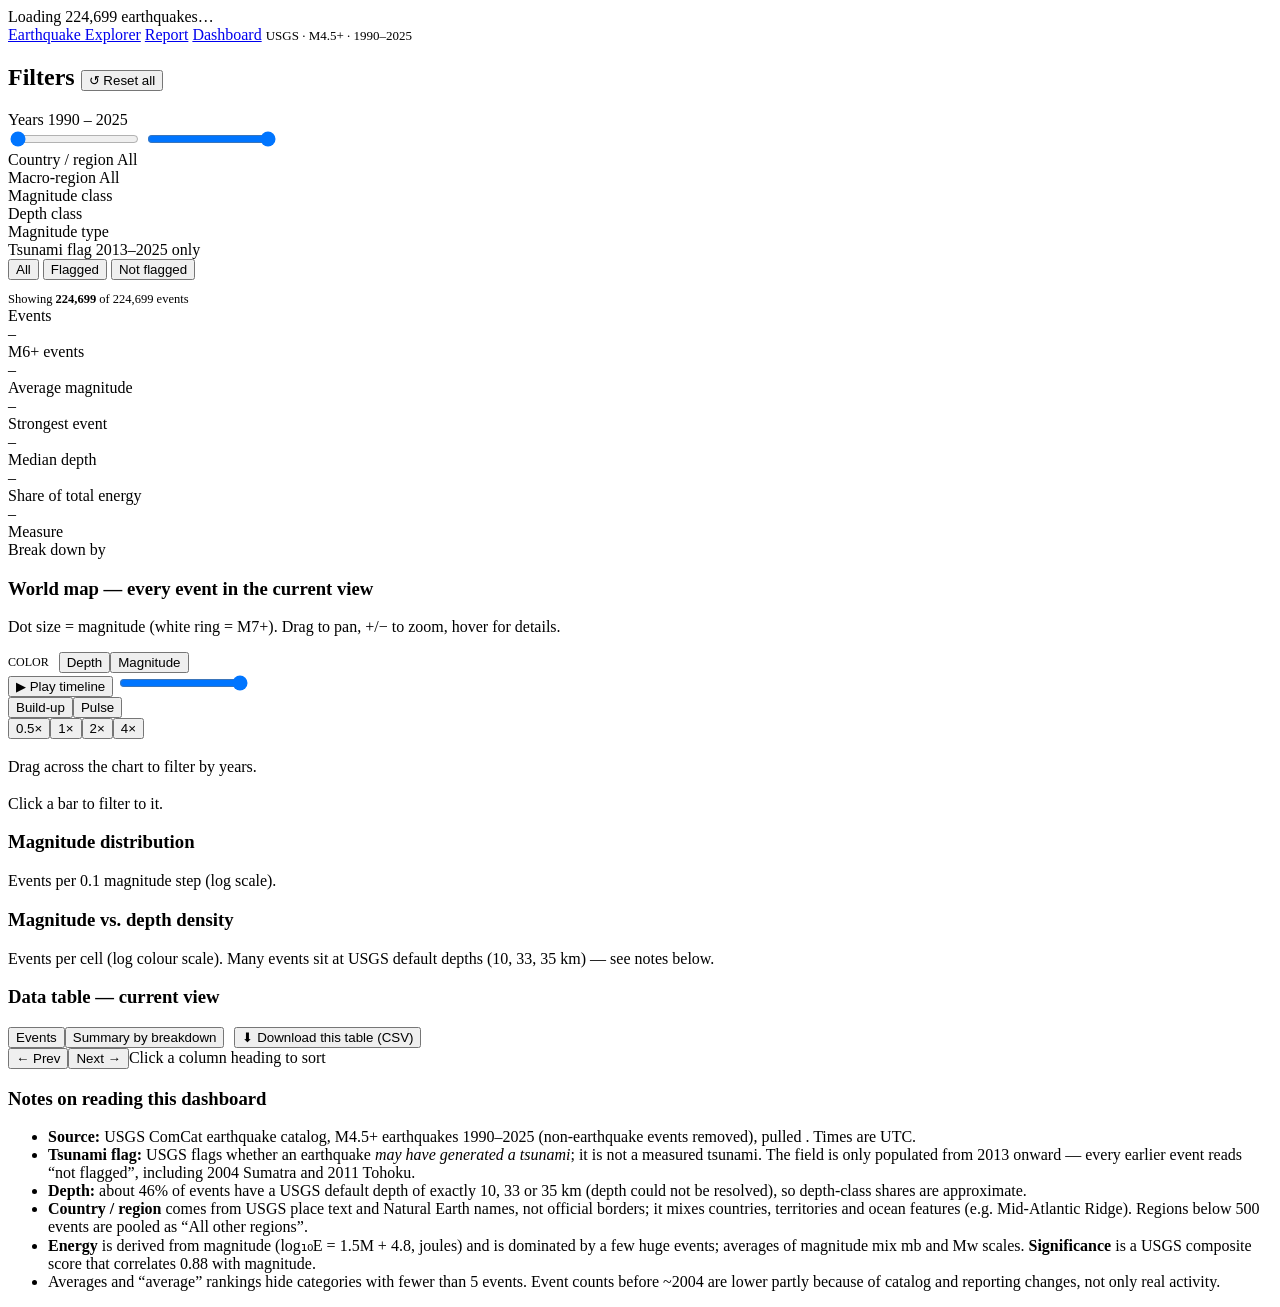
==== docs/dashboard.html @ b0ee25a4 "Build interactive dashboard and earthquake map" ====
<!doctype html>
<html lang="en">
<head>
<meta charset="utf-8">
<meta name="viewport" content="width=device-width, initial-scale=1">
<title>Earthquake Dashboard · M4.5+ 1990–2025</title>
<meta name="description" content="Interactive dashboard for 224,699 M4.5+ earthquakes (1990–2025): filter, animate on a world map, switch measures and breakdowns.">
<link rel="icon" href="data:image/svg+xml,%3Csvg xmlns=%27http://www.w3.org/2000/svg%27 viewBox=%270 0 32 32%27%3E%3Ccircle cx=%2716%27 cy=%2716%27 r=%2710%27 fill=%27%23d95926%27/%3E%3C/svg%3E">
<link rel="stylesheet" href="css/style.css">
</head>
<body>
<div class="loading" id="loading"><div><div class="spinner"></div><div id="loadmsg">Loading 224,699 earthquakes…</div></div></div>

<nav class="nav">
  <div class="wrap">
    <a class="brand" href="index.html"><span class="pulse"></span>Earthquake Explorer</a>
    <a class="link" href="index.html">Report</a>
    <a class="link active" href="dashboard.html">Dashboard</a>
    <span class="spacer"></span>
    <span style="color:var(--muted);font-size:13px">USGS · M4.5+ · 1990–2025</span>
  </div>
</nav>

<div class="wrap dash">
  <!-- ======================= FILTERS ======================= -->
  <aside class="side" aria-label="Filters">
    <h2>Filters <button class="btn small" id="reset" type="button">↺ Reset all</button></h2>

    <div class="fgroup">
      <div class="lab">Years <span class="val" id="yearVal">1990 – 2025</span></div>
      <div class="range">
        <div class="track"></div><div class="fill" id="yearFill"></div>
        <input type="range" id="y0" min="1990" max="2025" value="1990" aria-label="From year">
        <input type="range" id="y1" min="1990" max="2025" value="2025" aria-label="To year">
      </div>
    </div>

    <div class="fgroup">
      <div class="lab">Country / region <span class="val" id="regionVal">All</span></div>
      <div class="dd" id="ddRegion"></div>
    </div>

    <div class="fgroup">
      <div class="lab">Macro-region <span class="val" id="macroVal">All</span></div>
      <div class="dd" id="ddMacro"></div>
    </div>

    <div class="fgroup">
      <div class="lab">Magnitude class</div>
      <div class="chips" id="chipsMag"></div>
    </div>

    <div class="fgroup">
      <div class="lab">Depth class</div>
      <div class="chips" id="chipsDepth"></div>
    </div>

    <div class="fgroup">
      <div class="lab">Magnitude type</div>
      <div class="chips" id="chipsMtype"></div>
    </div>

    <div class="fgroup">
      <div class="lab">Tsunami flag <span class="badge">2013–2025 only</span></div>
      <div class="seg" id="segTsu">
        <button type="button" data-v="all" aria-pressed="true">All</button>
        <button type="button" data-v="1" aria-pressed="false">Flagged</button>
        <button type="button" data-v="0" aria-pressed="false">Not flagged</button>
      </div>
      <div class="notice" id="tsuNotice"></div>
    </div>

    <div style="color:var(--muted);font-size:12.5px;border-top:1px solid var(--border-soft);padding-top:12px">
      Showing <b id="selCount" style="color:var(--text)">224,699</b> of 224,699 events
    </div>
  </aside>

  <!-- ======================= MAIN ======================= -->
  <main class="main">
    <section class="tiles" aria-label="Summary numbers">
      <div class="tile"><div class="k">Events</div><div class="v" id="t_n">–</div><div class="s" id="t_n_s"></div></div>
      <div class="tile"><div class="k">M6+ events</div><div class="v" id="t_m6">–</div><div class="s" id="t_m6_s"></div></div>
      <div class="tile"><div class="k">Average magnitude</div><div class="v" id="t_avg">–</div><div class="s" id="t_avg_s"></div></div>
      <div class="tile"><div class="k">Strongest event</div><div class="v" id="t_max">–</div><div class="s" id="t_max_s"></div></div>
      <div class="tile"><div class="k">Median depth</div><div class="v" id="t_dep">–</div><div class="s" id="t_dep_s"></div></div>
      <div class="tile"><div class="k">Share of total energy</div><div class="v" id="t_en">–</div><div class="s" id="t_en_s"></div></div>
    </section>

    <section class="viewbar" aria-label="Measure and breakdown">
      <div class="grp"><span>Measure</span>
        <div class="seg" id="segMeasure"></div>
      </div>
      <div class="grp"><span>Break down by</span>
        <div class="seg" id="segBreak"></div>
      </div>
    </section>

    <div class="cards">
      <!-- map -->
      <section class="card mapcard wide">
        <div class="card-head">
          <div><h3>World map — every event in the current view</h3>
            <p class="cap">Dot size = magnitude (white ring = M7+). Drag to pan, +/− to zoom, hover for details.</p></div>
          <div class="grp" style="display:flex;gap:10px;align-items:center;flex-wrap:wrap">
            <span style="font-size:12px;color:var(--muted)">COLOR</span>
            <div class="seg" id="segColor"><button type="button" data-v="depth" aria-pressed="true">Depth</button><button type="button" data-v="mag" aria-pressed="false">Magnitude</button></div>
          </div>
        </div>
        <div class="mapbox" id="mapbox"></div>
        <div class="maptools">
          <button class="btn primary small" id="play" type="button">▶ Play timeline</button>
          <input type="range" id="scrub" min="0" max="1000" value="1000" aria-label="Timeline position">
          <div class="seg" id="segMode"><button type="button" data-v="build" aria-pressed="true" title="Events accumulate over time">Build-up</button><button type="button" data-v="pulse" aria-pressed="false" title="Only recent events stay lit">Pulse</button></div>
          <div class="seg" id="segSpeed"><button type="button" data-v="0.5" aria-pressed="false">0.5×</button><button type="button" data-v="1" aria-pressed="true">1×</button><button type="button" data-v="2" aria-pressed="false">2×</button><button type="button" data-v="4" aria-pressed="false">4×</button></div>
          <div class="legend" id="mapLegend"></div>
        </div>
      </section>

      <section class="card wide">
        <div class="card-head"><div><h3 id="timeTitle"></h3><p class="cap" id="timeCap">Drag across the chart to filter by years.</p></div><div class="legend" id="timeLegend"></div></div>
        <div class="chart" id="chTime"></div>
      </section>

      <section class="card">
        <div class="card-head"><div><h3 id="rankTitle"></h3><p class="cap" id="rankCap">Click a bar to filter to it.</p></div></div>
        <div class="chart tall" id="chRank"></div>
      </section>

      <section class="card">
        <div class="card-head"><div><h3>Magnitude distribution</h3><p class="cap">Events per 0.1 magnitude step (log scale).</p></div></div>
        <div class="chart tall" id="chHist"></div>
      </section>

      <section class="card wide">
        <div class="card-head"><div><h3>Magnitude vs. depth density</h3><p class="cap">Events per cell (log colour scale). Many events sit at USGS default depths (10, 33, 35 km) — see notes below.</p></div></div>
        <div class="chart tall" id="chHeat"></div>
      </section>

      <!-- table -->
      <section class="card wide">
        <div class="card-head">
          <div><h3>Data table — current view</h3><p class="cap" id="tblCap"></p></div>
          <div style="display:flex;gap:10px;flex-wrap:wrap;align-items:center"><div class="seg" id="segTbl"><button type="button" data-v="events" aria-pressed="true">Events</button><button type="button" data-v="summary" aria-pressed="false">Summary by breakdown</button></div><button class="btn small" id="csv" type="button">⬇ Download this table (CSV)</button></div>
        </div>
        <div class="tablewrap"><table class="data" id="tbl"><thead></thead><tbody></tbody></table></div>
        <div class="pager" id="pager"><button class="btn small" id="prev" type="button">← Prev</button><button class="btn small" id="next" type="button">Next →</button><span id="pageInfo"></span><span class="spacer"></span><span>Click a column heading to sort</span></div>
      </section>
    </div>

    <section class="card">
      <h3 style="color:var(--text)">Notes on reading this dashboard</h3>
      <ul class="foot-notes">
        <li><b>Source:</b> USGS ComCat earthquake catalog, M4.5+ earthquakes 1990–2025 (non-earthquake events removed), pulled <span id="pulled"></span>. Times are UTC.</li>
        <li><b>Tsunami flag:</b> USGS flags whether an earthquake <i>may have generated a tsunami</i>; it is not a measured tsunami. The field is only populated from 2013 onward — every earlier event reads “not flagged”, including 2004 Sumatra and 2011 Tohoku.</li>
        <li><b>Depth:</b> about 46% of events have a USGS default depth of exactly 10, 33 or 35 km (depth could not be resolved), so depth-class shares are approximate.</li>
        <li><b>Country / region</b> comes from USGS place text and Natural Earth names, not official borders; it mixes countries, territories and ocean features (e.g. Mid-Atlantic Ridge). Regions below 500 events are pooled as “All other regions”.</li>
        <li><b>Energy</b> is derived from magnitude (log₁₀E = 1.5M + 4.8, joules) and is dominated by a few huge events; averages of magnitude mix mb and Mw scales. <b>Significance</b> is a USGS composite score that correlates 0.88 with magnitude.</li>
        <li>Averages and “average” rankings hide categories with fewer than 5 events. Event counts before ~2004 are lower partly because of catalog and reporting changes, not only real activity.</li>
      </ul>
    </section>
  </main>
</div>

<div class="map-tip" id="mapTip"></div>
<script src="vendor/d3.min.js"></script>
<script src="vendor/topojson-client.min.js"></script>
<script src="vendor/echarts.min.js"></script>
<script src="js/data.js"></script>
<script src="js/map.js"></script>
<script src="js/dashboard.js"></script>
</body>
</html>
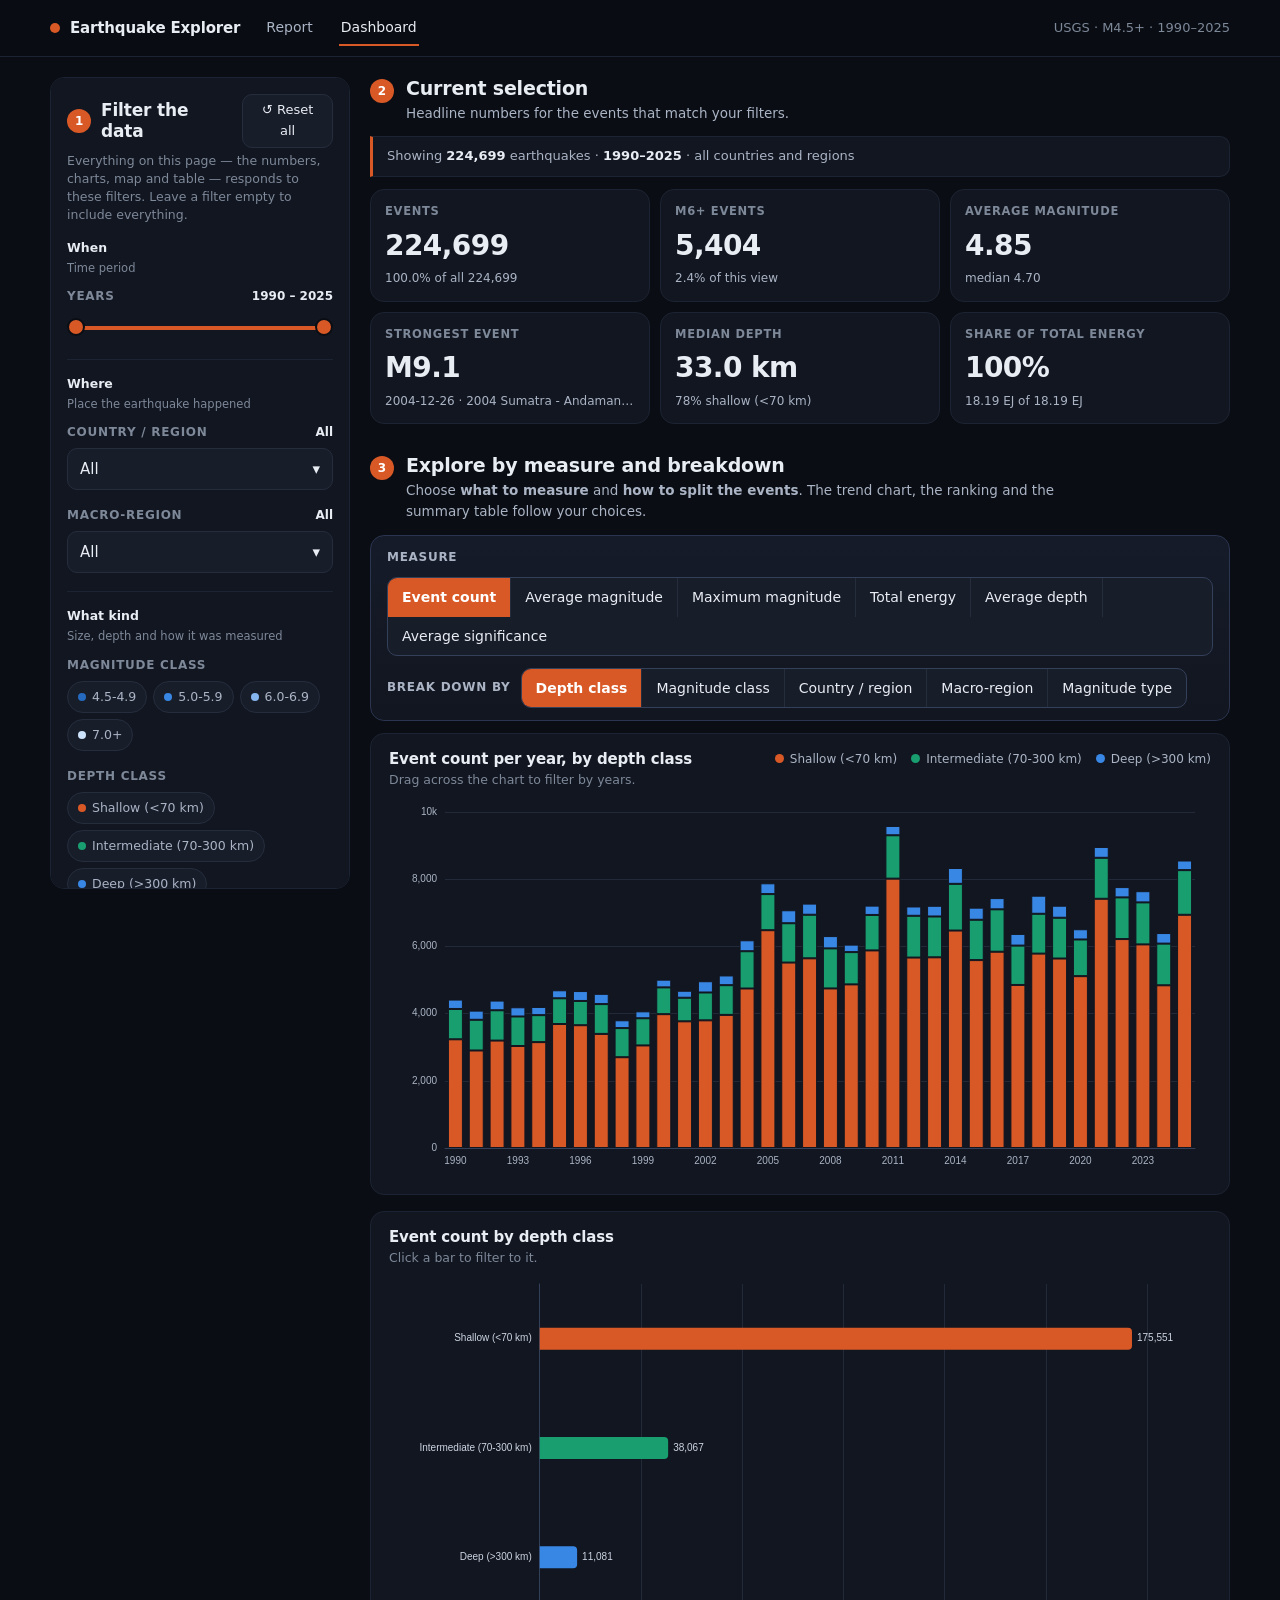
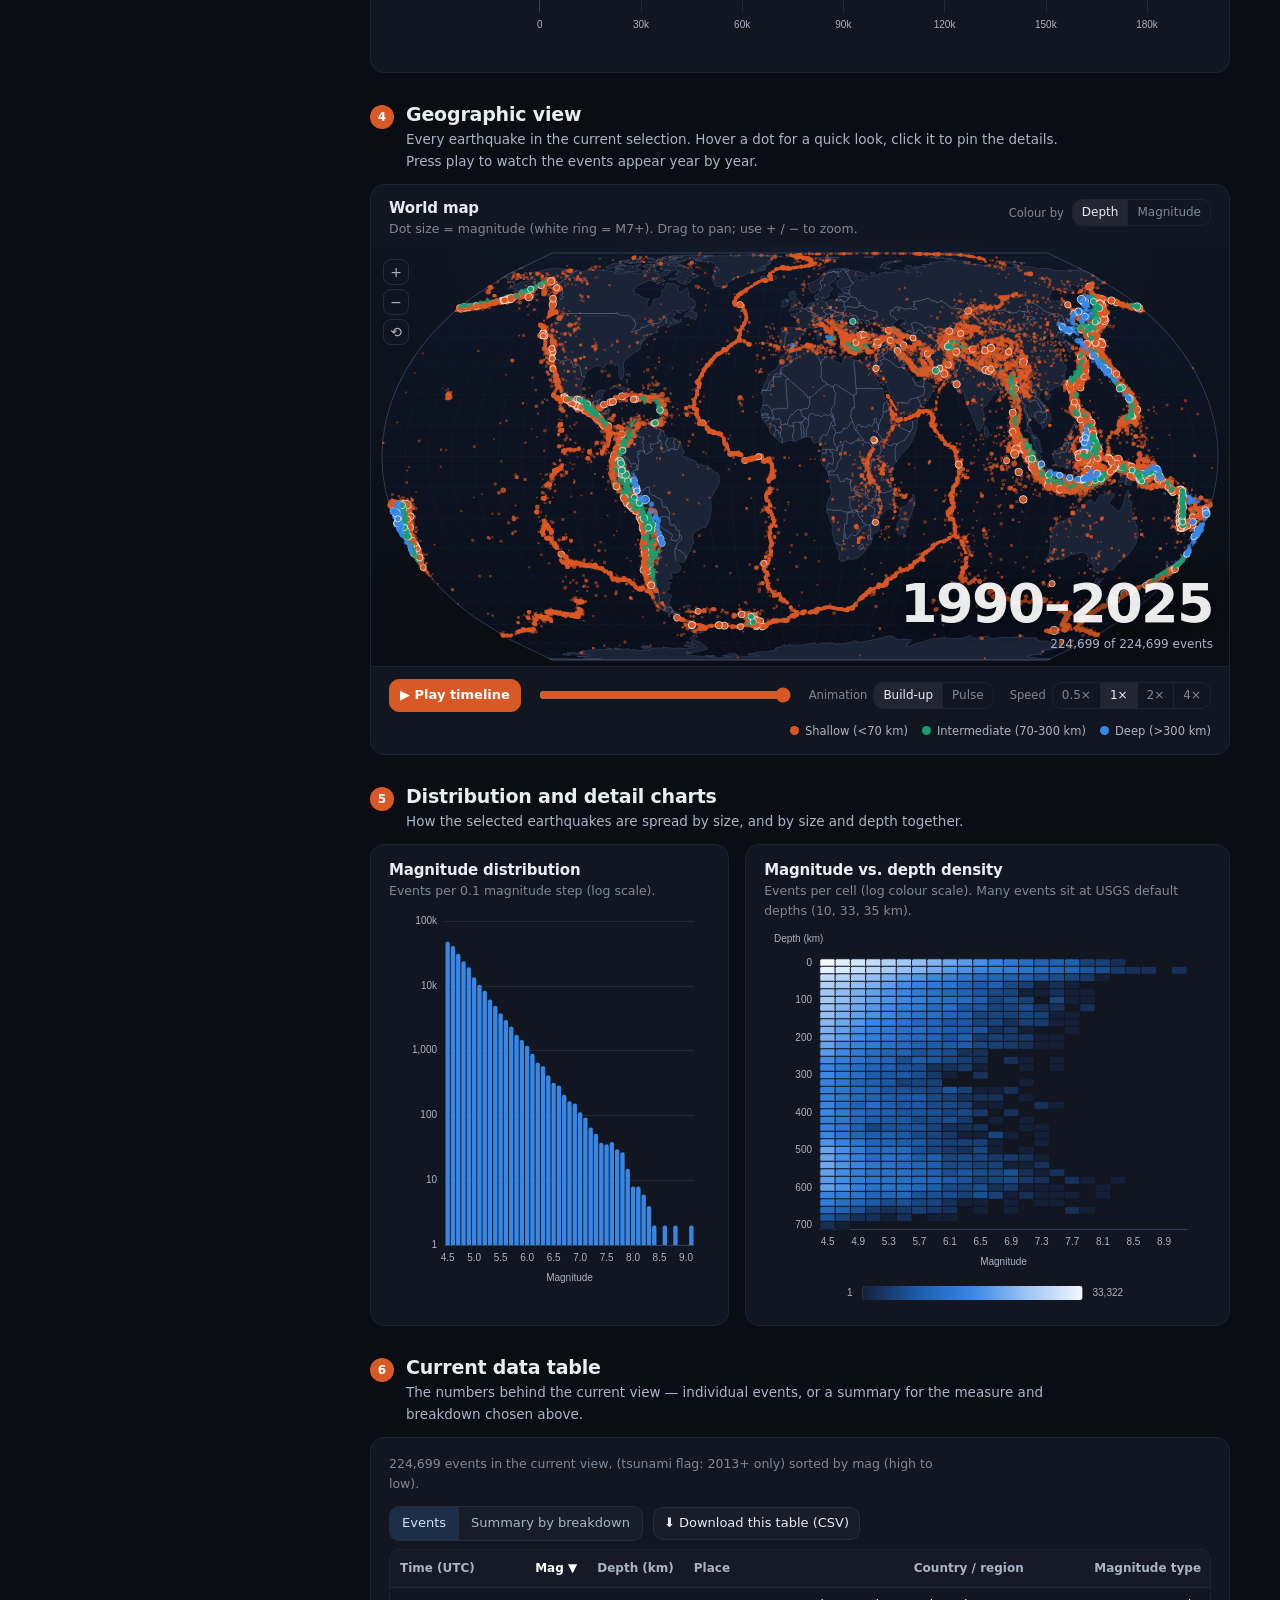
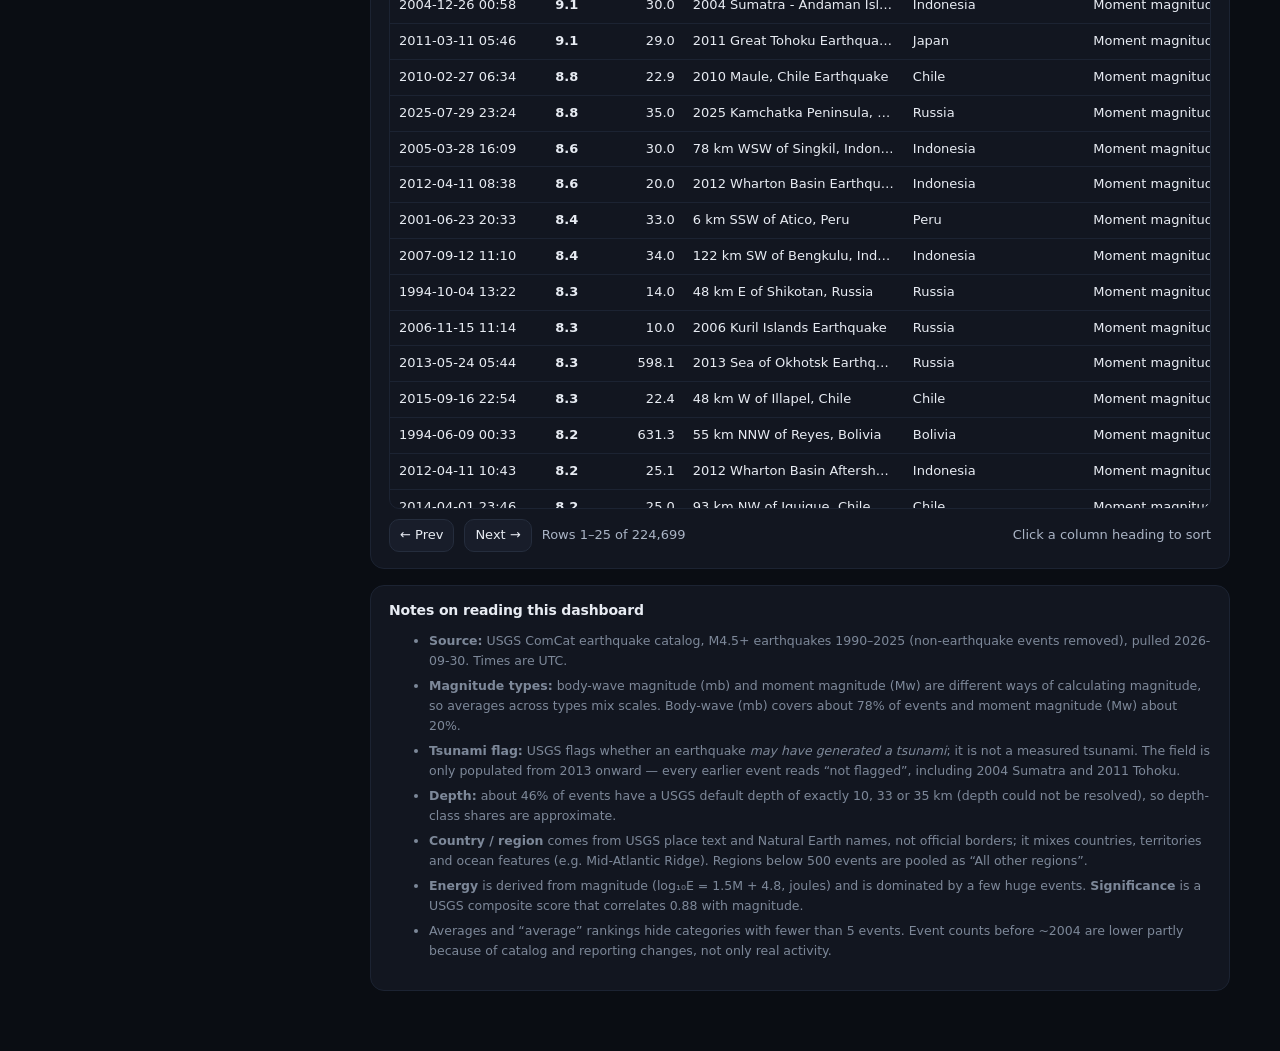
==== commit 8728404a: "Fix replay, map interaction, magnitude labels and dashboard layout" ====
--- a/docs/dashboard.html
+++ b/docs/dashboard.html
@@ -22,53 +22,62 @@
 </nav>
 
 <div class="wrap dash">
-  <!-- ======================= FILTERS ======================= -->
-  <aside class="side" aria-label="Filters">
-    <h2>Filters <button class="btn small" id="reset" type="button">↺ Reset all</button></h2>
+  <!-- ======================= 1 · FILTER THE DATA ======================= -->
+  <aside class="side" aria-label="Filter the data">
+    <div class="side-head">
+      <h2><span class="step">1</span>Filter the data</h2>
+      <button class="btn small" id="reset" type="button">↺ Reset all</button>
+    </div>
+    <p class="hint">Everything on this page — the numbers, charts, map and table — responds to these filters. Leave a filter empty to include everything.</p>
 
-    <div class="fgroup">
-      <div class="lab">Years <span class="val" id="yearVal">1990 – 2025</span></div>
-      <div class="range">
-        <div class="track"></div><div class="fill" id="yearFill"></div>
-        <input type="range" id="y0" min="1990" max="2025" value="1990" aria-label="From year">
-        <input type="range" id="y1" min="1990" max="2025" value="2025" aria-label="To year">
+    <details id="filters" open>
+      <summary>Show / hide filters</summary>
+
+      <div class="fg-title">When<small>Time period</small></div>
+      <div class="fgroup">
+        <div class="lab">Years <span class="val" id="yearVal">1990 – 2025</span></div>
+        <div class="range">
+          <div class="track"></div><div class="fill" id="yearFill"></div>
+          <input type="range" id="y0" min="1990" max="2025" value="1990" aria-label="From year">
+          <input type="range" id="y1" min="1990" max="2025" value="2025" aria-label="To year">
+        </div>
       </div>
-    </div>
 
-    <div class="fgroup">
-      <div class="lab">Country / region <span class="val" id="regionVal">All</span></div>
-      <div class="dd" id="ddRegion"></div>
-    </div>
+      <div class="fg-title">Where<small>Place the earthquake happened</small></div>
+      <div class="fgroup">
+        <div class="lab">Country / region <span class="val" id="regionVal">All</span></div>
+        <div class="dd" id="ddRegion"></div>
+      </div>
+      <div class="fgroup">
+        <div class="lab">Macro-region <span class="val" id="macroVal">All</span></div>
+        <div class="dd" id="ddMacro"></div>
+      </div>
 
-    <div class="fgroup">
-      <div class="lab">Macro-region <span class="val" id="macroVal">All</span></div>
-      <div class="dd" id="ddMacro"></div>
-    </div>
-
-    <div class="fgroup">
-      <div class="lab">Magnitude class</div>
-      <div class="chips" id="chipsMag"></div>
-    </div>
-
-    <div class="fgroup">
-      <div class="lab">Depth class</div>
-      <div class="chips" id="chipsDepth"></div>
-    </div>
-
-    <div class="fgroup">
-      <div class="lab">Magnitude type</div>
-      <div class="chips" id="chipsMtype"></div>
-    </div>
-
-    <div class="fgroup">
-      <div class="lab">Tsunami flag <span class="badge">2013–2025 only</span></div>
-      <div class="seg" id="segTsu">
-        <button type="button" data-v="all" aria-pressed="true">All</button>
-        <button type="button" data-v="1" aria-pressed="false">Flagged</button>
-        <button type="button" data-v="0" aria-pressed="false">Not flagged</button>
+      <div class="fg-title">What kind<small>Size, depth and how it was measured</small></div>
+      <div class="fgroup">
+        <div class="lab">Magnitude class</div>
+        <div class="chips" id="chipsMag"></div>
       </div>
-      <div class="notice" id="tsuNotice"></div>
-    </div>
+      <div class="fgroup">
+        <div class="lab">Depth class</div>
+        <div class="chips" id="chipsDepth"></div>
+      </div>
+      <div class="fgroup">
+        <div class="lab">Magnitude type</div>
+        <div class="chips" id="chipsMtype"></div>
+        <p class="help">Magnitude can be calculated in different ways. <b>Body-wave (mb)</b> uses seismic waves that travel through the Earth and is the standard for small and mid-sized events; <b>moment magnitude (Mw)</b> reflects the size of the fault rupture and is preferred for large events; <b>other types</b> are older, local or regional methods.</p>
+      </div>
+      <div class="fgroup">
+        <div class="lab">Tsunami flag <span class="badge">2013–2025 only</span></div>
+        <div class="seg" id="segTsu">
+          <button type="button" data-v="all" aria-pressed="true">All</button>
+          <button type="button" data-v="1" aria-pressed="false">Flagged</button>
+          <button type="button" data-v="0" aria-pressed="false">Not flagged</button>
+        </div>
+        <p class="help">USGS flags events that <i>may have generated</i> a tsunami; it is not a measured tsunami.</p>
+        <div class="notice" id="tsuNotice"></div>
+      </div>
+    </details>
 
     <div style="color:var(--muted);font-size:12.5px;border-top:1px solid var(--border-soft);padding-top:12px">
       Showing <b id="selCount" style="color:var(--text)">224,699</b> of 224,699 events
@@ -77,91 +86,104 @@
 
   <!-- ======================= MAIN ======================= -->
   <main class="main">
-    <section class="tiles" aria-label="Summary numbers">
-      <div class="tile"><div class="k">Events</div><div class="v" id="t_n">–</div><div class="s" id="t_n_s"></div></div>
-      <div class="tile"><div class="k">M6+ events</div><div class="v" id="t_m6">–</div><div class="s" id="t_m6_s"></div></div>
-      <div class="tile"><div class="k">Average magnitude</div><div class="v" id="t_avg">–</div><div class="s" id="t_avg_s"></div></div>
-      <div class="tile"><div class="k">Strongest event</div><div class="v" id="t_max">–</div><div class="s" id="t_max_s"></div></div>
-      <div class="tile"><div class="k">Median depth</div><div class="v" id="t_dep">–</div><div class="s" id="t_dep_s"></div></div>
-      <div class="tile"><div class="k">Share of total energy</div><div class="v" id="t_en">–</div><div class="s" id="t_en_s"></div></div>
-    </section>
 
-    <section class="viewbar" aria-label="Measure and breakdown">
-      <div class="grp"><span>Measure</span>
-        <div class="seg" id="segMeasure"></div>
-      </div>
-      <div class="grp"><span>Break down by</span>
-        <div class="seg" id="segBreak"></div>
+    <!-- 2 · CURRENT SELECTION -->
+    <section class="block" aria-labelledby="h-sel">
+      <div class="block-head"><span class="step">2</span><div><h2 id="h-sel">Current selection</h2><p>Headline numbers for the events that match your filters.</p></div></div>
+      <p class="selbar" id="selSummary"></p>
+      <div class="tiles" aria-label="Summary numbers">
+        <div class="tile"><div class="k">Events</div><div class="v" id="t_n">–</div><div class="s" id="t_n_s"></div></div>
+        <div class="tile"><div class="k">M6+ events</div><div class="v" id="t_m6">–</div><div class="s" id="t_m6_s"></div></div>
+        <div class="tile"><div class="k">Average magnitude</div><div class="v" id="t_avg">–</div><div class="s" id="t_avg_s"></div></div>
+        <div class="tile"><div class="k">Strongest event</div><div class="v" id="t_max">–</div><div class="s" id="t_max_s"></div></div>
+        <div class="tile"><div class="k">Median depth</div><div class="v" id="t_dep">–</div><div class="s" id="t_dep_s"></div></div>
+        <div class="tile"><div class="k">Share of total energy</div><div class="v" id="t_en">–</div><div class="s" id="t_en_s"></div></div>
       </div>
     </section>
 
-    <div class="cards">
-      <!-- map -->
-      <section class="card mapcard wide">
+    <!-- 3 · EXPLORE BY MEASURE AND BREAKDOWN -->
+    <section class="block" aria-labelledby="h-exp">
+      <div class="block-head"><span class="step">3</span><div><h2 id="h-exp">Explore by measure and breakdown</h2><p>Choose <b>what to measure</b> and <b>how to split the events</b>. The trend chart, the ranking and the summary table follow your choices.</p></div></div>
+      <div class="viewbar" aria-label="Measure and breakdown">
+        <div class="grp"><span>Measure</span><div class="seg primary" id="segMeasure"></div></div>
+        <div class="grp"><span>Break down by</span><div class="seg primary" id="segBreak"></div></div>
+      </div>
+      <div class="cards">
+        <section class="card wide">
+          <div class="card-head"><div><h3 id="timeTitle"></h3><p class="cap" id="timeCap">Drag across the chart to filter by years.</p></div><div class="legend" id="timeLegend"></div></div>
+          <div class="chart mid" id="chTime"></div>
+        </section>
+        <section class="card wide">
+          <div class="card-head"><div><h3 id="rankTitle"></h3><p class="cap" id="rankCap">Click a bar to filter to it.</p></div></div>
+          <div class="chart mid" id="chRank"></div>
+        </section>
+      </div>
+    </section>
+
+    <!-- 4 · GEOGRAPHIC VIEW -->
+    <section class="block" aria-labelledby="h-geo">
+      <div class="block-head"><span class="step">4</span><div><h2 id="h-geo">Geographic view</h2><p>Every earthquake in the current selection. Hover a dot for a quick look, click it to pin the details. Press play to watch the events appear year by year.</p></div></div>
+      <section class="card mapcard">
         <div class="card-head">
-          <div><h3>World map — every event in the current view</h3>
-            <p class="cap">Dot size = magnitude (white ring = M7+). Drag to pan, +/− to zoom, hover for details.</p></div>
-          <div class="grp" style="display:flex;gap:10px;align-items:center;flex-wrap:wrap">
-            <span style="font-size:12px;color:var(--muted)">COLOR</span>
-            <div class="seg" id="segColor"><button type="button" data-v="depth" aria-pressed="true">Depth</button><button type="button" data-v="mag" aria-pressed="false">Magnitude</button></div>
+          <div><h3>World map</h3><p class="cap">Dot size = magnitude (white ring = M7+). Drag to pan; use + / − to zoom.</p></div>
+          <div class="grp-mini" style="display:flex;gap:8px;align-items:center"><span style="font-size:11.5px;color:var(--muted)">Colour by</span>
+            <div class="seg mini" id="segColor"><button type="button" data-v="depth" aria-pressed="true">Depth</button><button type="button" data-v="mag" aria-pressed="false">Magnitude</button></div>
           </div>
         </div>
         <div class="mapbox" id="mapbox"></div>
         <div class="maptools">
           <button class="btn primary small" id="play" type="button">▶ Play timeline</button>
           <input type="range" id="scrub" min="0" max="1000" value="1000" aria-label="Timeline position">
-          <div class="seg" id="segMode"><button type="button" data-v="build" aria-pressed="true" title="Events accumulate over time">Build-up</button><button type="button" data-v="pulse" aria-pressed="false" title="Only recent events stay lit">Pulse</button></div>
-          <div class="seg" id="segSpeed"><button type="button" data-v="0.5" aria-pressed="false">0.5×</button><button type="button" data-v="1" aria-pressed="true">1×</button><button type="button" data-v="2" aria-pressed="false">2×</button><button type="button" data-v="4" aria-pressed="false">4×</button></div>
+          <div class="grp-mini">Animation <div class="seg mini" id="segMode"><button type="button" data-v="build" aria-pressed="true" title="Events accumulate over time">Build-up</button><button type="button" data-v="pulse" aria-pressed="false" title="Only recent events stay lit">Pulse</button></div></div>
+          <div class="grp-mini">Speed <div class="seg mini" id="segSpeed"><button type="button" data-v="0.5" aria-pressed="false">0.5×</button><button type="button" data-v="1" aria-pressed="true">1×</button><button type="button" data-v="2" aria-pressed="false">2×</button><button type="button" data-v="4" aria-pressed="false">4×</button></div></div>
           <div class="legend" id="mapLegend"></div>
         </div>
       </section>
+    </section>
 
-      <section class="card wide">
-        <div class="card-head"><div><h3 id="timeTitle"></h3><p class="cap" id="timeCap">Drag across the chart to filter by years.</p></div><div class="legend" id="timeLegend"></div></div>
-        <div class="chart" id="chTime"></div>
-      </section>
+    <!-- 5 · DISTRIBUTION / DETAIL CHARTS -->
+    <section class="block" aria-labelledby="h-dist">
+      <div class="block-head"><span class="step">5</span><div><h2 id="h-dist">Distribution and detail charts</h2><p>How the selected earthquakes are spread by size, and by size and depth together.</p></div></div>
+      <div class="cards two">
+        <section class="card">
+          <div class="card-head"><div><h3>Magnitude distribution</h3><p class="cap">Events per 0.1 magnitude step (log scale).</p></div></div>
+          <div class="chart mid" id="chHist"></div>
+        </section>
+        <section class="card">
+          <div class="card-head"><div><h3>Magnitude vs. depth density</h3><p class="cap">Events per cell (log colour scale). Many events sit at USGS default depths (10, 33, 35 km).</p></div></div>
+          <div class="chart mid" id="chHeat"></div>
+        </section>
+      </div>
+    </section>
 
+    <!-- 6 · CURRENT DATA TABLE -->
+    <section class="block" aria-labelledby="h-tbl">
+      <div class="block-head"><span class="step">6</span><div><h2 id="h-tbl">Current data table</h2><p>The numbers behind the current view — individual events, or a summary for the measure and breakdown chosen above.</p></div></div>
       <section class="card">
-        <div class="card-head"><div><h3 id="rankTitle"></h3><p class="cap" id="rankCap">Click a bar to filter to it.</p></div></div>
-        <div class="chart tall" id="chRank"></div>
-      </section>
-
-      <section class="card">
-        <div class="card-head"><div><h3>Magnitude distribution</h3><p class="cap">Events per 0.1 magnitude step (log scale).</p></div></div>
-        <div class="chart tall" id="chHist"></div>
-      </section>
-
-      <section class="card wide">
-        <div class="card-head"><div><h3>Magnitude vs. depth density</h3><p class="cap">Events per cell (log colour scale). Many events sit at USGS default depths (10, 33, 35 km) — see notes below.</p></div></div>
-        <div class="chart tall" id="chHeat"></div>
-      </section>
-
-      <!-- table -->
-      <section class="card wide">
         <div class="card-head">
-          <div><h3>Data table — current view</h3><p class="cap" id="tblCap"></p></div>
+          <div><p class="cap" id="tblCap" style="margin:0"></p></div>
           <div style="display:flex;gap:10px;flex-wrap:wrap;align-items:center"><div class="seg" id="segTbl"><button type="button" data-v="events" aria-pressed="true">Events</button><button type="button" data-v="summary" aria-pressed="false">Summary by breakdown</button></div><button class="btn small" id="csv" type="button">⬇ Download this table (CSV)</button></div>
         </div>
         <div class="tablewrap"><table class="data" id="tbl"><thead></thead><tbody></tbody></table></div>
         <div class="pager" id="pager"><button class="btn small" id="prev" type="button">← Prev</button><button class="btn small" id="next" type="button">Next →</button><span id="pageInfo"></span><span class="spacer"></span><span>Click a column heading to sort</span></div>
       </section>
-    </div>
+    </section>
 
     <section class="card">
       <h3 style="color:var(--text)">Notes on reading this dashboard</h3>
       <ul class="foot-notes">
         <li><b>Source:</b> USGS ComCat earthquake catalog, M4.5+ earthquakes 1990–2025 (non-earthquake events removed), pulled <span id="pulled"></span>. Times are UTC.</li>
+        <li><b>Magnitude types:</b> body-wave magnitude (mb) and moment magnitude (Mw) are different ways of calculating magnitude, so averages across types mix scales. Body-wave (mb) covers about 78% of events and moment magnitude (Mw) about 20%.</li>
         <li><b>Tsunami flag:</b> USGS flags whether an earthquake <i>may have generated a tsunami</i>; it is not a measured tsunami. The field is only populated from 2013 onward — every earlier event reads “not flagged”, including 2004 Sumatra and 2011 Tohoku.</li>
         <li><b>Depth:</b> about 46% of events have a USGS default depth of exactly 10, 33 or 35 km (depth could not be resolved), so depth-class shares are approximate.</li>
         <li><b>Country / region</b> comes from USGS place text and Natural Earth names, not official borders; it mixes countries, territories and ocean features (e.g. Mid-Atlantic Ridge). Regions below 500 events are pooled as “All other regions”.</li>
-        <li><b>Energy</b> is derived from magnitude (log₁₀E = 1.5M + 4.8, joules) and is dominated by a few huge events; averages of magnitude mix mb and Mw scales. <b>Significance</b> is a USGS composite score that correlates 0.88 with magnitude.</li>
+        <li><b>Energy</b> is derived from magnitude (log₁₀E = 1.5M + 4.8, joules) and is dominated by a few huge events. <b>Significance</b> is a USGS composite score that correlates 0.88 with magnitude.</li>
         <li>Averages and “average” rankings hide categories with fewer than 5 events. Event counts before ~2004 are lower partly because of catalog and reporting changes, not only real activity.</li>
       </ul>
     </section>
   </main>
 </div>
 
-<div class="map-tip" id="mapTip"></div>
 <script src="vendor/d3.min.js"></script>
 <script src="vendor/topojson-client.min.js"></script>
 <script src="vendor/echarts.min.js"></script>
--- a/docs/css/style.css
+++ b/docs/css/style.css
@@ -0,0 +1,274 @@
+/* Earthquake Explorer — shared styles (dark "seismograph" theme) */
+:root {
+  color-scheme: dark;
+  --bg: #0a0d13;
+  --surface: #121620;
+  --surface-2: #181d2a;
+  --border: #252d3d;
+  --border-soft: #1c2332;
+  --text: #e8ecf3;
+  --text-2: #aab4c5;
+  --muted: #7d8899;
+  --accent: #3987e5;
+  --accent-soft: rgba(57, 135, 229, .16);
+  --hot: #d95926;
+  --s1: #3987e5; --s2: #d95926; --s3: #199e70; --s4: #c98500;
+  --s5: #d55181; --s6: #008300; --s7: #9085e9; --s8: #e66767;
+  --other: #6b7686;
+  --radius: 14px;
+  --shadow: 0 10px 40px rgba(0, 0, 0, .35);
+  --font: Inter, ui-sans-serif, system-ui, -apple-system, "Segoe UI", Roboto, "Helvetica Neue", Arial, sans-serif;
+  --mono: ui-monospace, SFMono-Regular, Menlo, Consolas, monospace;
+}
+* { box-sizing: border-box; }
+html { scroll-behavior: smooth; }
+body {
+  margin: 0; background: var(--bg); color: var(--text); font: 15px/1.6 var(--font);
+  -webkit-font-smoothing: antialiased;
+}
+a { color: #7db4f5; text-decoration: none; }
+a:hover { text-decoration: underline; }
+h1, h2, h3, h4 { line-height: 1.2; margin: 0; letter-spacing: -.01em; }
+button, select, input { font: inherit; color: inherit; }
+.wrap { width: min(1180px, 100% - 32px); margin-inline: auto; }
+.sr-only { position: absolute; width: 1px; height: 1px; overflow: hidden; clip: rect(0 0 0 0); white-space: nowrap; }
+
+/* ---------- top nav ---------- */
+.nav {
+  position: sticky; top: 0; z-index: 50; backdrop-filter: blur(12px);
+  background: rgba(10, 13, 19, .78); border-bottom: 1px solid var(--border-soft);
+}
+.nav .wrap { display: flex; align-items: center; gap: 24px; height: 56px; }
+.brand { font-weight: 700; letter-spacing: -.01em; display: flex; align-items: center; gap: 10px; color: var(--text); }
+.brand:hover { text-decoration: none; }
+.brand .pulse { width: 10px; height: 10px; border-radius: 50%; background: var(--hot); box-shadow: 0 0 0 0 rgba(217, 89, 38, .7); animation: ping 2.2s infinite; }
+@keyframes ping { 70% { box-shadow: 0 0 0 10px rgba(217, 89, 38, 0); } 100% { box-shadow: 0 0 0 0 rgba(217, 89, 38, 0); } }
+.nav a.link { color: var(--text-2); font-size: 14px; padding: 6px 2px; border-bottom: 2px solid transparent; }
+.nav a.link:hover { color: var(--text); text-decoration: none; }
+.nav a.link.active { color: var(--text); border-color: var(--hot); }
+.nav .spacer { flex: 1; }
+.btn {
+  display: inline-flex; align-items: center; gap: 8px; border: 1px solid var(--border); background: var(--surface-2);
+  padding: 8px 14px; border-radius: 10px; cursor: pointer; font-size: 14px; color: var(--text); transition: .15s;
+}
+.btn:hover { border-color: #3a4660; background: #1d2433; text-decoration: none; }
+.btn.primary { background: var(--hot); border-color: var(--hot); color: #fff; font-weight: 600; }
+.btn.primary:hover { background: #e6642c; }
+.btn.small { padding: 5px 10px; font-size: 13px; }
+
+/* ---------- hero (report page) ---------- */
+.hero { position: relative; overflow: hidden; border-bottom: 1px solid var(--border-soft); background: radial-gradient(120% 90% at 50% 0%, #121a2b 0%, var(--bg) 70%); }
+.hero-map { position: relative; width: 100%; aspect-ratio: 2.1 / 1; max-height: 560px; min-height: 260px; }
+.hero-copy::before { content: ''; position: absolute; inset: 0; background: linear-gradient(90deg, rgba(10,13,19,.88) 0%, rgba(10,13,19,.55) 38%, rgba(10,13,19,0) 62%); pointer-events: none; }
+.hero-copy { position: absolute; left: 0; right: 0; top: 0; padding-top: clamp(24px, 5vw, 56px); pointer-events: none; }
+.hero-copy .wrap { position: relative; z-index: 1; }
+.hero-copy .wrap > * { pointer-events: auto; }
+.kicker { text-transform: uppercase; letter-spacing: .14em; font-size: 12px; color: var(--hot); font-weight: 700; }
+.hero h1 { font-size: clamp(30px, 5.2vw, 56px); margin: 10px 0 12px; max-width: 14ch; text-shadow: 0 2px 30px rgba(0,0,0,.6); }
+.hero p.lead { max-width: 46ch; color: var(--text-2); font-size: clamp(15px, 1.6vw, 18px); margin: 0 0 18px; text-shadow: 0 1px 14px rgba(0,0,0,.8); }
+.hero-stats { display: flex; flex-wrap: wrap; gap: 12px 28px; padding: 18px 0 26px; }
+.hero-stats div b { display: block; font-size: clamp(22px, 3vw, 32px); font-variant-numeric: tabular-nums; letter-spacing: -.02em; }
+.hero-stats div > span { color: var(--muted); font-size: 13px; }
+.hero-ctl { display: flex; gap: 10px; align-items: center; margin-top: 4px; }
+
+/* ---------- map ---------- */
+.qmap { position: relative; overflow: hidden; }
+.qmap canvas { position: absolute; inset: 0; width: 100%; height: 100%; display: block; }
+.qmap .hud { position: absolute; right: 16px; bottom: 12px; text-align: right; pointer-events: none; font-variant-numeric: tabular-nums; }
+.qmap .hud .yr { font-size: clamp(28px, 5vw, 54px); font-weight: 700; letter-spacing: -.03em; color: rgba(255,255,255,.92); line-height: 1; text-shadow: 0 2px 20px rgba(0,0,0,.7); }
+.qmap .hud .ct { font-size: 12px; color: var(--text-2); margin-top: 4px; }
+.qmap .zoom { position: absolute; left: 12px; top: 12px; display: flex; flex-direction: column; gap: 4px; }
+.qmap .zoom button { width: 30px; height: 30px; border-radius: 8px; border: 1px solid var(--border); background: rgba(18,22,32,.85); cursor: pointer; font-size: 16px; line-height: 1; }
+.qmap .zoom button:hover { background: #1d2433; }
+/* in-map event tooltip (hover) and pinned card (click) */
+.qtip, .qcard { position: absolute; z-index: 5; background: rgba(12, 15, 22, .96); border: 1px solid #34405a; border-radius: 10px; box-shadow: var(--shadow); font-size: 12.5px; display: none; }
+.qtip { pointer-events: none; padding: 8px 11px; max-width: 280px; }
+.qcard { left: 12px; bottom: 12px; padding: 12px 34px 12px 14px; max-width: min(320px, calc(100% - 24px)); border-color: var(--hot); }
+.qtip b, .qcard b { display: block; font-size: 14px; margin-bottom: 2px; }
+.qtip span, .qcard span { display: block; color: var(--text-2); }
+.qtip em { display: block; margin-top: 3px; color: var(--muted); font-style: normal; font-size: 11.5px; }
+.qcard a { display: inline-block; margin-top: 7px; font-weight: 600; }
+.qcard em { display: block; margin-top: 6px; color: var(--muted); font-style: normal; }
+.qcard .x { position: absolute; right: 6px; top: 4px; width: 26px; height: 26px; border: 0; background: none; color: var(--text-2); font-size: 20px; cursor: pointer; line-height: 1; }
+.qcard .x:hover { color: #fff; }
+
+/* ---------- sections (report) ---------- */
+.section { padding: clamp(36px, 6vw, 72px) 0; border-bottom: 1px solid var(--border-soft); }
+.section .num { font: 700 12px var(--mono); color: var(--hot); letter-spacing: .12em; }
+.section h2 { font-size: clamp(24px, 3.4vw, 36px); margin: 8px 0 10px; max-width: 26ch; }
+.section .sub { color: var(--text-2); max-width: 70ch; margin: 0 0 24px; font-size: 16px; }
+.grid2 { display: grid; grid-template-columns: repeat(2, minmax(0, 1fr)); gap: 16px; }
+.grid3 { display: grid; grid-template-columns: repeat(3, minmax(0, 1fr)); gap: 16px; }
+.card { background: var(--surface); border: 1px solid var(--border-soft); border-radius: var(--radius); padding: 16px 18px; min-width: 0; }
+.card h3 { font-size: 14px; color: var(--text-2); font-weight: 600; margin-bottom: 2px; }
+.card .cap { color: var(--muted); font-size: 12.5px; margin: 0 0 8px; }
+.chart { width: 100%; height: 340px; }
+.chart.tall { height: 440px; }
+.chart.short { height: 260px; }
+.callouts { display: grid; grid-template-columns: repeat(auto-fit, minmax(170px, 1fr)); gap: 12px; margin-bottom: 16px; }
+.callout { background: var(--surface); border: 1px solid var(--border-soft); border-radius: var(--radius); padding: 14px 16px; }
+.callout b { display: block; font-size: 28px; letter-spacing: -.02em; font-variant-numeric: tabular-nums; }
+.callout > span { color: var(--text-2); font-size: 13px; }
+.takeaway { margin-top: 18px; padding: 14px 18px; border-left: 3px solid var(--hot); background: var(--surface); border-radius: 0 10px 10px 0; max-width: 78ch; color: var(--text); }
+.takeaway b { color: #fff; }
+.note { margin-top: 12px; padding: 12px 16px; border: 1px solid #5a4410; background: rgba(201, 133, 0, .1); color: #e8c777; border-radius: 10px; font-size: 13.5px; max-width: 78ch; }
+.note.info { border-color: #25476f; background: rgba(57, 135, 229, .09); color: #a9cbf5; }
+table.simple { width: 100%; border-collapse: collapse; font-size: 13.5px; font-variant-numeric: tabular-nums; }
+table.simple th, table.simple td { padding: 7px 10px; border-bottom: 1px solid var(--border-soft); text-align: left; white-space: nowrap; }
+table.simple th { color: var(--muted); font-weight: 600; font-size: 12px; text-transform: uppercase; letter-spacing: .05em; position: sticky; top: 0; background: var(--surface); }
+table.simple td.r, table.simple th.r { text-align: right; }
+.scroll-x { overflow: auto; max-width: 100%; }
+.scroll-y { max-height: 420px; overflow: auto; }
+details.box { background: var(--surface); border: 1px solid var(--border-soft); border-radius: var(--radius); padding: 4px 18px; margin: 14px 0; }
+details.box summary { cursor: pointer; padding: 12px 0; font-weight: 600; }
+.methods ul { padding-left: 20px; color: var(--text-2); }
+.methods li { margin: 8px 0; }
+.methods li b { color: var(--text); }
+footer { padding: 36px 0 60px; color: var(--muted); font-size: 13px; }
+.loading { position: fixed; inset: 0; z-index: 200; display: grid; place-items: center; background: var(--bg); color: var(--text-2); transition: opacity .4s; }
+.loading.done { opacity: 0; pointer-events: none; }
+.loading div { text-align: center; }
+.spinner { width: 34px; height: 34px; margin: 0 auto 14px; border: 3px solid var(--border); border-top-color: var(--hot); border-radius: 50%; animation: spin 1s linear infinite; }
+@keyframes spin { to { transform: rotate(360deg); } }
+
+/* ---------- dashboard ---------- */
+.dash { display: grid; grid-template-columns: 300px minmax(0, 1fr); gap: 20px; padding: 20px 0 60px; align-items: start; }
+.side { position: sticky; top: 72px; background: var(--surface); border: 1px solid var(--border-soft); border-radius: var(--radius); padding: 16px; max-height: calc(100vh - 88px); overflow: auto; }
+.side h2 { font-size: 15px; display: flex; align-items: center; justify-content: space-between; margin-bottom: 12px; }
+.fgroup { margin: 0 0 16px; }
+.fgroup > label, .fgroup > .lab { display: flex; justify-content: space-between; align-items: baseline; font-size: 12px; color: var(--muted); text-transform: uppercase; letter-spacing: .06em; margin-bottom: 6px; font-weight: 600; }
+.fgroup .val { color: var(--text); text-transform: none; letter-spacing: 0; font-weight: 600; font-variant-numeric: tabular-nums; }
+.chips { display: flex; flex-wrap: wrap; gap: 6px; }
+.chip { padding: 5px 10px; border-radius: 999px; border: 1px solid var(--border); background: var(--surface-2); color: var(--text-2); font-size: 12.5px; cursor: pointer; transition: .12s; }
+.chip:hover { border-color: #3a4660; color: var(--text); }
+.chip[aria-pressed="true"] { background: var(--accent-soft); border-color: var(--accent); color: #cfe3ff; }
+.chip .dot { display: inline-block; width: 8px; height: 8px; border-radius: 50%; margin-right: 6px; vertical-align: 0; }
+.range { position: relative; height: 28px; }
+.range input[type=range] { position: absolute; left: 0; width: 100%; top: 4px; margin: 0; background: none; pointer-events: none; -webkit-appearance: none; appearance: none; height: 20px; }
+.range input[type=range]::-webkit-slider-thumb { -webkit-appearance: none; pointer-events: auto; width: 18px; height: 18px; border-radius: 50%; background: var(--hot); border: 2px solid #0a0d13; cursor: grab; position: relative; z-index: 3; }
+.range input[type=range]::-moz-range-thumb { pointer-events: auto; width: 14px; height: 14px; border-radius: 50%; background: var(--hot); border: 2px solid #0a0d13; cursor: grab; }
+.range .track { position: absolute; left: 0; right: 0; top: 13px; height: 4px; border-radius: 2px; background: var(--border); }
+.range .fill { position: absolute; top: 13px; height: 4px; border-radius: 2px; background: var(--hot); }
+.dd { position: relative; }
+.dd-btn { width: 100%; text-align: left; display: flex; justify-content: space-between; align-items: center; padding: 8px 12px; border-radius: 10px; border: 1px solid var(--border); background: var(--surface-2); cursor: pointer; }
+.dd-btn:hover { border-color: #3a4660; }
+.dd-panel { display: none; margin-top: 6px; border: 1px solid var(--border); border-radius: 10px; background: #0f131c; padding: 8px; }
+.dd.open .dd-panel { display: block; }
+.dd-panel input[type=search] { width: 100%; padding: 7px 10px; border-radius: 8px; border: 1px solid var(--border); background: var(--surface); margin-bottom: 6px; }
+.dd-list { max-height: 220px; overflow: auto; }
+.dd-item { display: flex; gap: 8px; align-items: center; padding: 4px 6px; border-radius: 6px; cursor: pointer; font-size: 13px; }
+.dd-item:hover { background: var(--surface-2); }
+.dd-item .n { margin-left: auto; color: var(--muted); font-variant-numeric: tabular-nums; font-size: 12px; }
+.dd-actions { display: flex; justify-content: space-between; margin-top: 6px; font-size: 12px; }
+.dd-actions button { background: none; border: 0; color: #7db4f5; cursor: pointer; padding: 2px 4px; }
+.seg { display: inline-flex; flex-wrap: wrap; max-width: 100%; border: 1px solid var(--border); border-radius: 10px; overflow: hidden; background: var(--surface-2); }
+.seg button { border: 0; background: none; padding: 6px 12px; cursor: pointer; color: var(--text-2); font-size: 13px; border-right: 1px solid var(--border); }
+.seg button:last-child { border-right: 0; }
+.seg button[aria-pressed="true"] { background: var(--accent-soft); color: #cfe3ff; }
+.badge { display: inline-block; font-size: 10.5px; padding: 2px 7px; border-radius: 999px; background: rgba(201,133,0,.16); color: #e8c777; border: 1px solid #5a4410; text-transform: none; letter-spacing: 0; font-weight: 600; margin-left: 6px; }
+.notice { display: none; margin-top: 8px; padding: 9px 11px; border-radius: 9px; font-size: 12.5px; background: rgba(201,133,0,.12); border: 1px solid #5a4410; color: #e8c777; line-height: 1.45; }
+.notice.show { display: block; }
+.main { min-width: 0; display: flex; flex-direction: column; gap: 16px; }
+.tiles { display: grid; grid-template-columns: repeat(3, minmax(0, 1fr)); gap: 10px; }
+.tile { background: var(--surface); border: 1px solid var(--border-soft); border-radius: var(--radius); padding: 12px 14px; min-width: 0; }
+.tile .k { font-size: 11.5px; color: var(--muted); text-transform: uppercase; letter-spacing: .06em; font-weight: 600; }
+.tile .v { font-size: clamp(20px, 2.2vw, 28px); font-weight: 700; letter-spacing: -.02em; font-variant-numeric: tabular-nums; margin: 3px 0 1px; white-space: nowrap; overflow: hidden; text-overflow: ellipsis; }
+.tile .s { font-size: 12px; color: var(--text-2); white-space: nowrap; overflow: hidden; text-overflow: ellipsis; }
+.viewbar { display: flex; flex-wrap: wrap; gap: 12px 24px; align-items: center; background: var(--surface); border: 1px solid var(--border-soft); border-radius: var(--radius); padding: 12px 16px; position: sticky; top: 64px; z-index: 20; }
+.viewbar .grp { display: flex; align-items: center; gap: 10px; flex-wrap: wrap; }
+.viewbar .grp > span { font-size: 12px; color: var(--muted); text-transform: uppercase; letter-spacing: .06em; font-weight: 600; }
+.viewbar .spacer { flex: 1; }
+.cards { display: grid; grid-template-columns: repeat(2, minmax(0, 1fr)); gap: 16px; }
+.cards .wide { grid-column: 1 / -1; }
+.card-head { display: flex; justify-content: space-between; align-items: flex-start; gap: 12px; flex-wrap: wrap; margin-bottom: 8px; }
+.card-head h3 { font-size: 15px; color: var(--text); }
+.card-head .cap { margin: 2px 0 0; }
+.mapcard { padding: 0; overflow: hidden; }
+.mapcard .card-head { padding: 14px 18px 0; }
+.mapbox { position: relative; width: 100%; aspect-ratio: 2.05 / 1; background: radial-gradient(100% 100% at 50% 0%, #121a2b, #0a0d13); }
+.maptools { display: flex; flex-wrap: wrap; gap: 12px 18px; align-items: center; padding: 12px 18px 14px; border-top: 1px solid var(--border-soft); }
+.maptools input[type=range] { flex: 1; min-width: 160px; accent-color: var(--hot); }
+.legend { display: flex; flex-wrap: wrap; gap: 4px 14px; font-size: 12px; color: var(--text-2); }
+.legend i { display: inline-block; width: 9px; height: 9px; border-radius: 50%; margin-right: 6px; }
+.tablewrap { overflow: auto; max-height: 560px; border: 1px solid var(--border-soft); border-radius: 10px; }
+table.data { width: 100%; border-collapse: collapse; font-size: 13px; font-variant-numeric: tabular-nums; }
+table.data th { position: sticky; top: 0; background: #151a26; text-align: left; padding: 9px 10px; font-size: 12px; color: var(--text-2); cursor: pointer; user-select: none; white-space: nowrap; border-bottom: 1px solid var(--border); }
+table.data th:hover { color: var(--text); }
+table.data th.sorted { color: #fff; }
+table.data td { padding: 7px 9px; border-bottom: 1px solid var(--border-soft); white-space: nowrap; max-width: 220px; overflow: hidden; text-overflow: ellipsis; }
+table.data tr:hover td { background: #161c29; }
+table.data td.r, table.data th.r { text-align: right; }
+.pager { display: flex; align-items: center; gap: 10px; margin-top: 10px; font-size: 13px; color: var(--text-2); flex-wrap: wrap; }
+.pager .spacer { flex: 1; }
+.empty { padding: 40px; text-align: center; color: var(--muted); }
+.foot-notes { color: var(--muted); font-size: 12.5px; }
+.foot-notes li { margin: 5px 0; }
+@media (min-width: 1500px) { .tiles { grid-template-columns: repeat(6, minmax(0, 1fr)); } }
+@media (max-width: 900px) {
+  .dash { grid-template-columns: 1fr; }
+  .side { position: static; max-height: none; }
+  .cards { grid-template-columns: 1fr; }
+  .grid2, .grid3 { grid-template-columns: 1fr; }
+  .viewbar { position: static; }
+}
+@media (max-width: 560px) { .tiles { grid-template-columns: repeat(2, minmax(0, 1fr)); } .tile .v { font-size: 22px; } .nav .wrap { gap: 14px; } .hero h1 { max-width: none; } }
+@media (prefers-reduced-motion: reduce) { .brand .pulse { animation: none; } html { scroll-behavior: auto; } }
+
+@media (max-width: 800px) {
+  .hero { display: flex; flex-direction: column-reverse; }
+  .hero-copy { position: static; padding: 28px 0 8px; }
+  .hero-copy::before { display: none; }
+  .hero-map { aspect-ratio: 2 / 1; min-height: 0; }
+}
+@media (max-width: 560px) { .nav .btn { display: none; } .nav .wrap { height: 52px; } .seg button { padding: 6px 9px; } }
+
+.byline { margin-top: 22px; color: var(--text-2); font-size: 14px; }
+.byline b { color: var(--text); }
+.summary { max-width: 82ch; margin: 10px 0 0; color: var(--text); font-size: 16.5px; line-height: 1.65; }
+.summary b { color: #fff; }
+.methods h3 { color: var(--text); }
+
+/* ================= dashboard layout: clearly labelled sections, primary vs secondary controls ================= */
+.side-head { display: flex; align-items: center; justify-content: space-between; gap: 10px; margin-bottom: 4px; }
+.side-head h2 { font-size: 17px; margin: 0; display: flex; align-items: center; gap: 10px; }
+.hint { margin: 2px 0 14px; color: var(--muted); font-size: 12.5px; line-height: 1.45; }
+.fg-title { margin: 18px 0 10px; padding-top: 14px; border-top: 1px solid var(--border-soft); font-size: 12.5px; font-weight: 700; color: var(--text); }
+.fg-title:first-of-type { margin-top: 6px; border-top: 0; padding-top: 0; }
+.fg-title small { display: block; font-weight: 400; color: var(--muted); font-size: 11.5px; margin-top: 1px; }
+.help { margin: 8px 0 0; color: var(--muted); font-size: 12px; line-height: 1.5; }
+.help b { color: var(--text-2); font-weight: 600; }
+#filters > summary { display: none; list-style: none; cursor: pointer; padding: 8px 12px; border: 1px solid var(--border); border-radius: 10px; background: var(--surface-2); font-weight: 600; font-size: 14px; margin-bottom: 10px; }
+#filters > summary::-webkit-details-marker { display: none; }
+.step { display: inline-grid; place-items: center; width: 24px; height: 24px; border-radius: 50%; background: var(--hot); color: #fff; font: 700 12px var(--font); flex: none; }
+.block { display: flex; flex-direction: column; gap: 12px; }
+.block + .block { margin-top: 14px; }
+.block-head { display: flex; gap: 12px; align-items: flex-start; }
+.block-head h2 { font-size: 19px; margin: 0; }
+.block-head p { margin: 3px 0 0; color: var(--text-2); font-size: 13.5px; max-width: 78ch; }
+.block-head .step { margin-top: 2px; }
+.selbar { margin: 0; padding: 9px 14px; border: 1px solid var(--border-soft); border-left: 3px solid var(--hot); border-radius: 0 10px 10px 0; background: var(--surface); color: var(--text-2); font-size: 13px; }
+.selbar b { color: var(--text); }
+/* primary controls: measure + breakdown */
+.viewbar { position: static; border-color: #2b3550; background: linear-gradient(180deg, #151b29, #121620); }
+.viewbar .grp > span { color: var(--text-2); }
+.seg.primary { border-color: #34405a; }
+.seg.primary button { padding: 8px 14px; font-size: 14px; color: var(--text); }
+.seg.primary button[aria-pressed="true"] { background: var(--hot); color: #fff; font-weight: 600; }
+/* secondary controls (map style / speed): quiet */
+.seg.mini { background: none; border-color: var(--border-soft); }
+.seg.mini button { padding: 3px 9px; font-size: 12px; color: var(--muted); border-right-color: var(--border-soft); }
+.seg.mini button:hover { color: var(--text); }
+.seg.mini button[aria-pressed="true"] { background: rgba(255,255,255,.07); color: var(--text); }
+.maptools { gap: 10px 16px; }
+.maptools .grp-mini { display: flex; align-items: center; gap: 6px; font-size: 11.5px; color: var(--muted); }
+.maptools .legend { margin-left: auto; font-size: 11.5px; }
+.card-head .cap { max-width: 70ch; }
+.qmap .zoom button { width: 26px; height: 26px; font-size: 14px; background: rgba(18,22,32,.7); color: var(--text-2); }
+.chart.mid { height: 380px; }
+.cards.two { grid-template-columns: minmax(0, 1fr) minmax(0, 1.35fr); }
+@media (min-width: 901px) { #filters { display: block; } #filters > summary { display: none !important; } }
+@media (max-width: 900px) {
+  #filters > summary { display: block; }
+  .cards.two { grid-template-columns: 1fr; }
+  .maptools .legend { margin-left: 0; }
+}
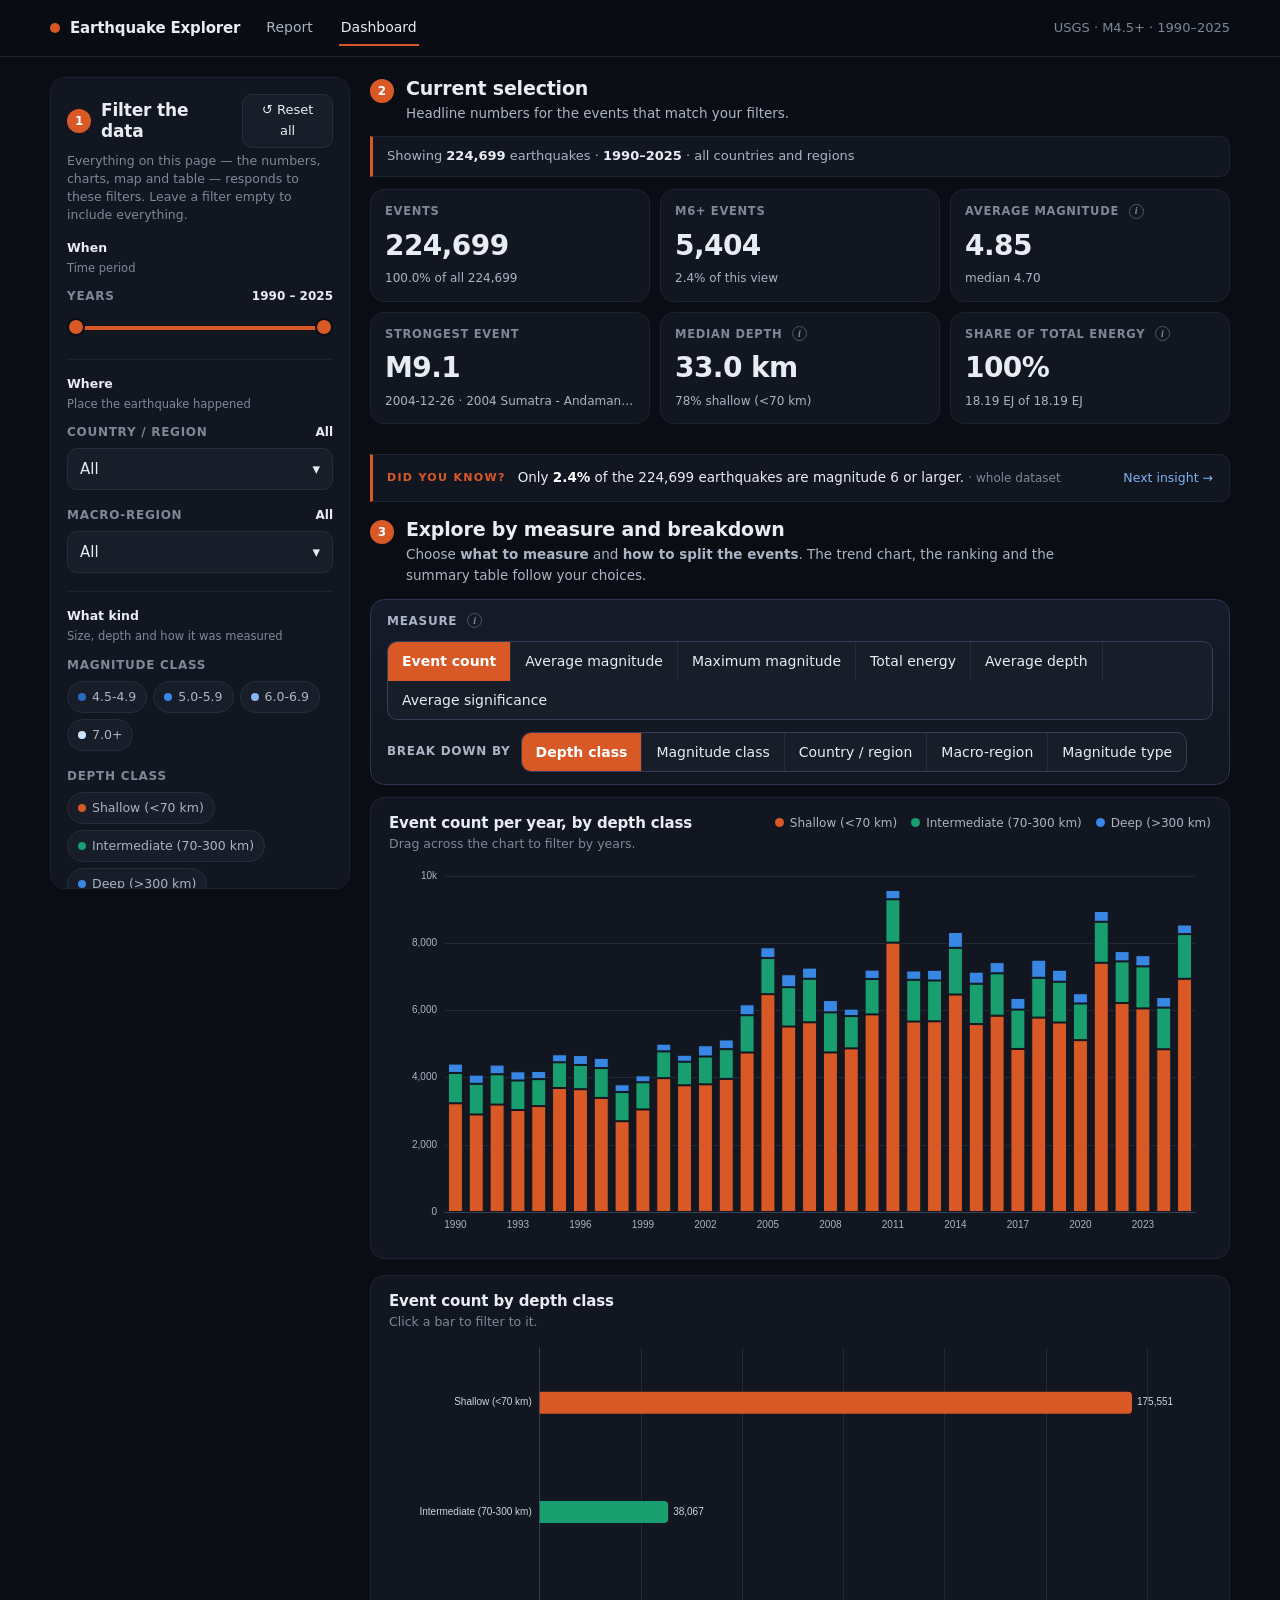
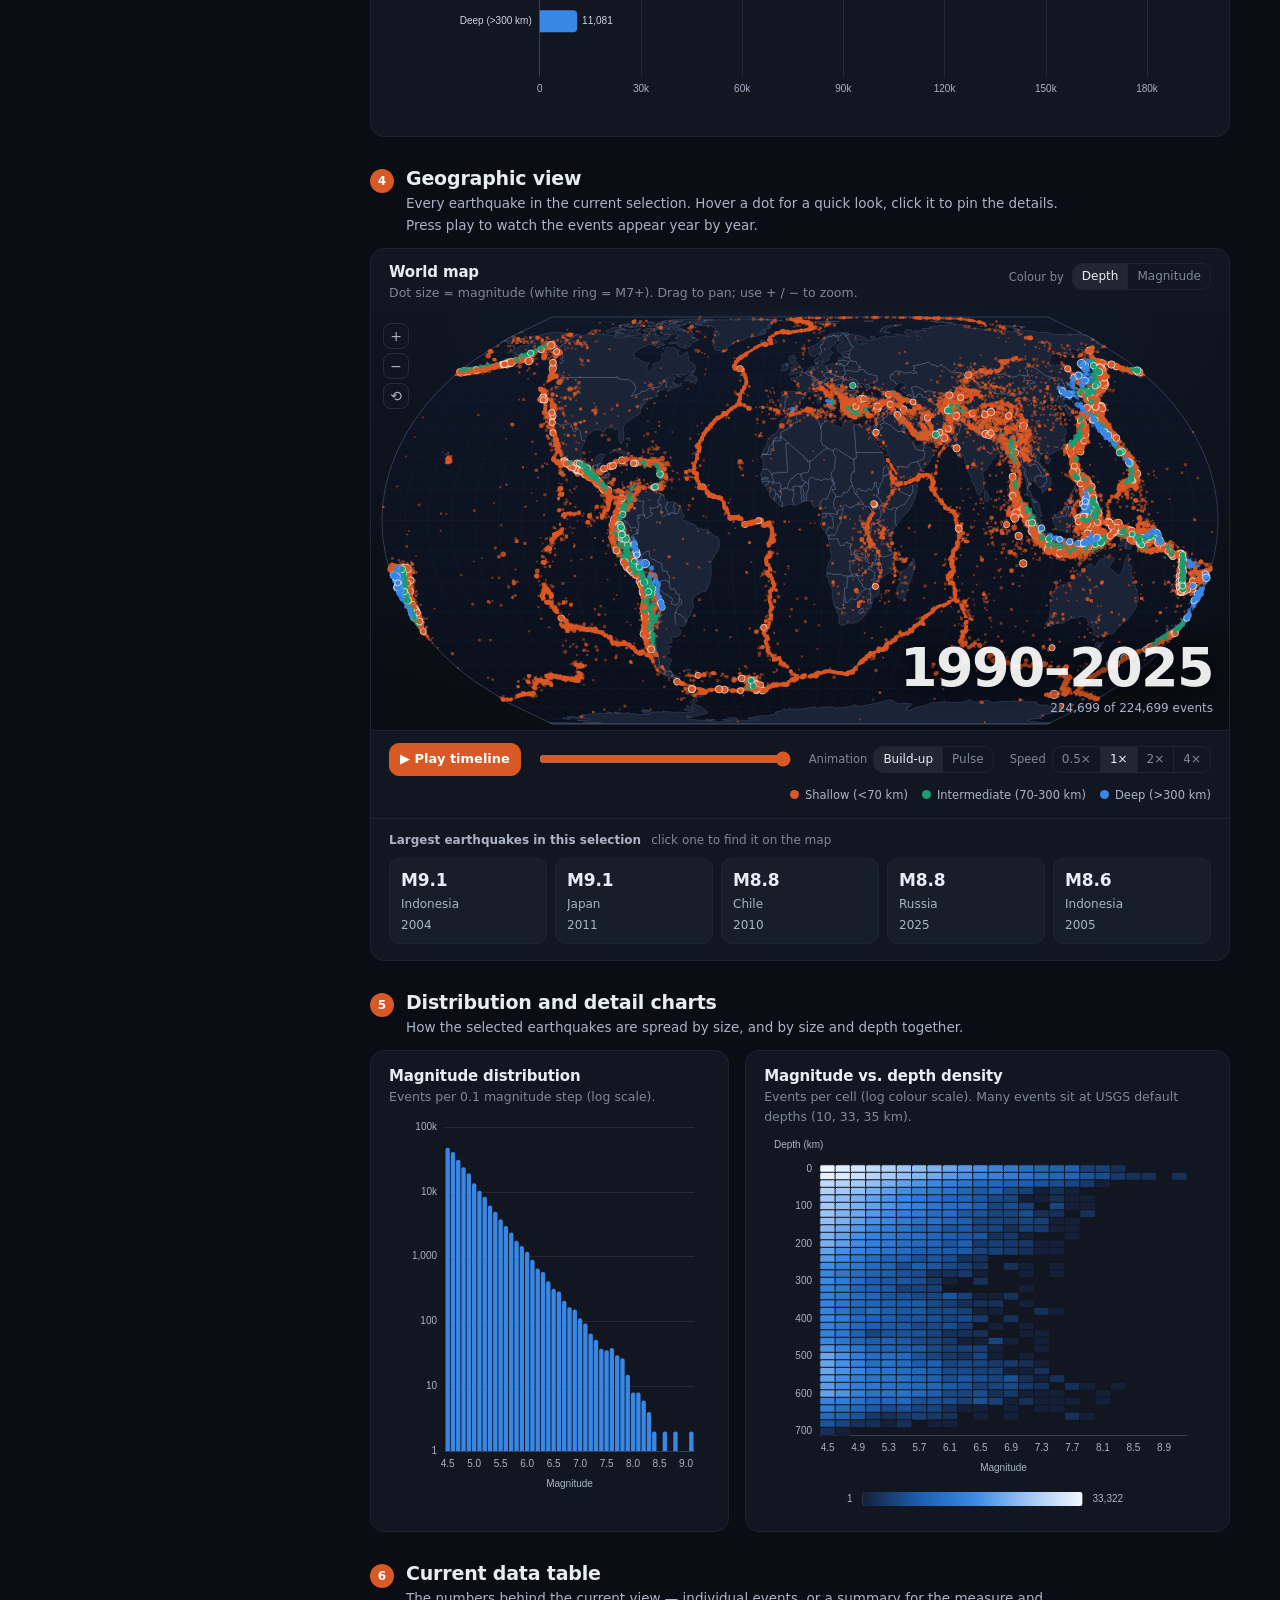
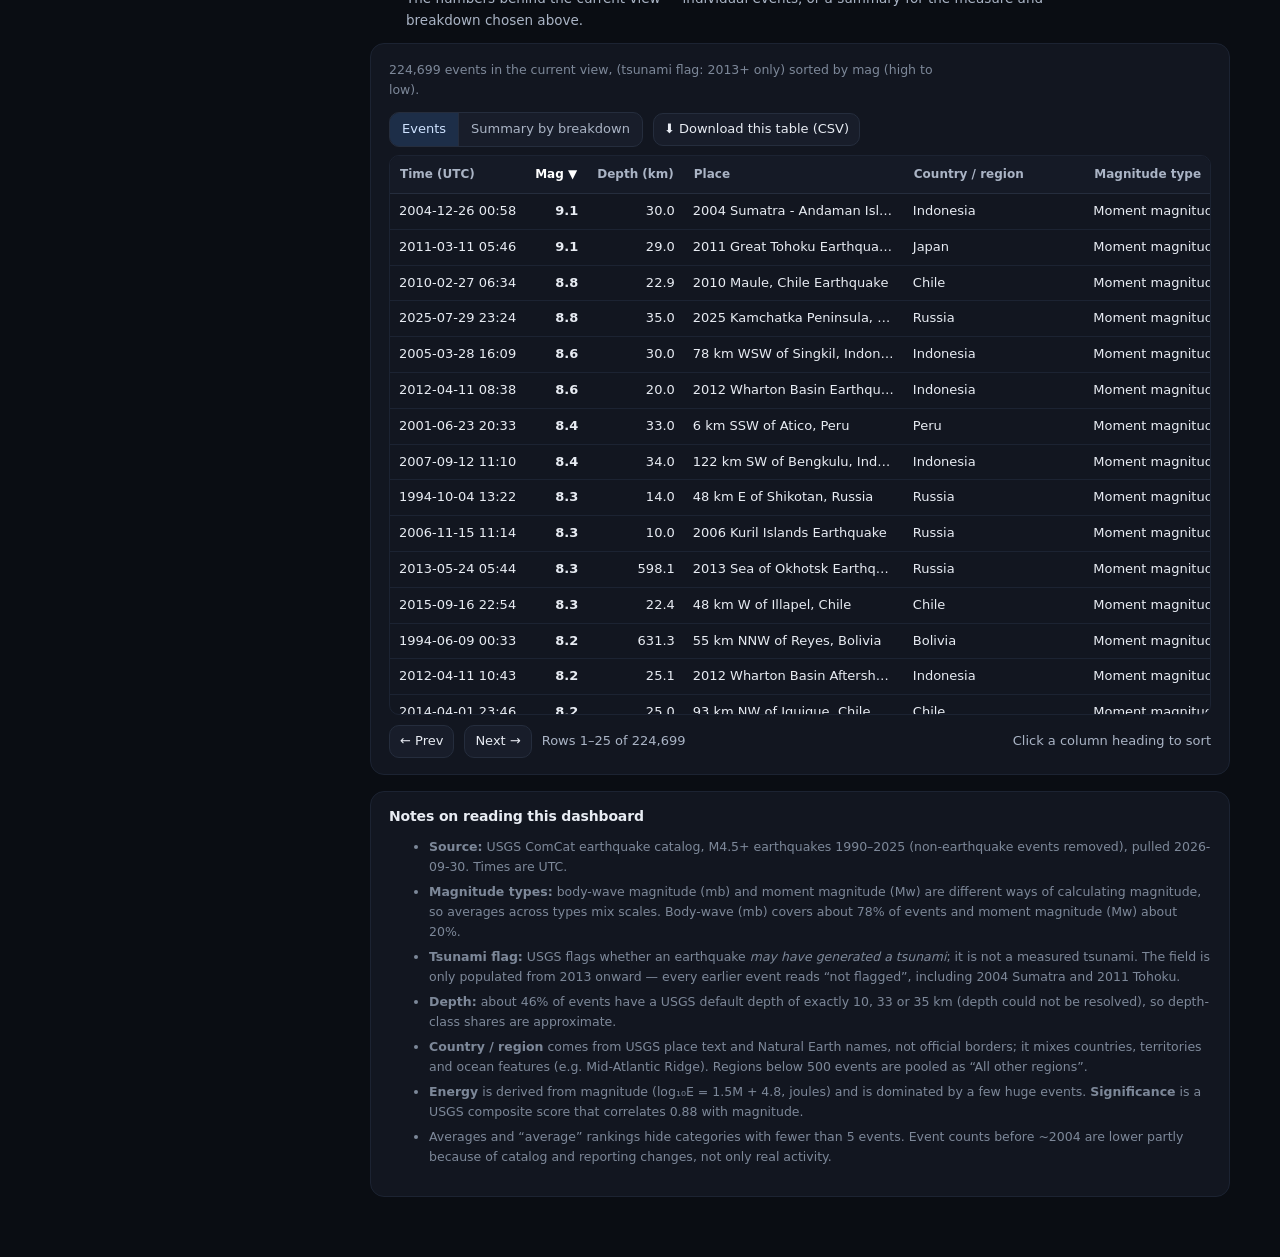
==== commit 5ecd0644: "Add final dashboard interaction and visual polish" ====
--- a/docs/dashboard.html
+++ b/docs/dashboard.html
@@ -65,16 +65,15 @@
       <div class="fgroup">
         <div class="lab">Magnitude type</div>
         <div class="chips" id="chipsMtype"></div>
-        <p class="help">Magnitude can be calculated in different ways. <b>Body-wave (mb)</b> uses seismic waves that travel through the Earth and is the standard for small and mid-sized events; <b>moment magnitude (Mw)</b> reflects the size of the fault rupture and is preferred for large events; <b>other types</b> are older, local or regional methods.</p>
-      </div>
-      <div class="fgroup">
-        <div class="lab">Tsunami flag <span class="badge">2013–2025 only</span></div>
+        <p class="help">Different ways of calculating magnitude — tap <span class="info-inline">i</span> for what each means.</p>
+      </div>
+      <div class="fgroup">
+        <div class="lab"><span>Tsunami flag <button type="button" class="info" data-tip="USGS marks events that may have generated a tsunami. It is a flag, not a measured tsunami, and it is only recorded from 2013." aria-label="What is the tsunami flag?">i</button><span class="badge">2013–2025 only</span></span></div>
         <div class="seg" id="segTsu">
           <button type="button" data-v="all" aria-pressed="true">All</button>
           <button type="button" data-v="1" aria-pressed="false">Flagged</button>
           <button type="button" data-v="0" aria-pressed="false">Not flagged</button>
         </div>
-        <p class="help">USGS flags events that <i>may have generated</i> a tsunami; it is not a measured tsunami.</p>
         <div class="notice" id="tsuNotice"></div>
       </div>
     </details>
@@ -94,18 +93,26 @@
       <div class="tiles" aria-label="Summary numbers">
         <div class="tile"><div class="k">Events</div><div class="v" id="t_n">–</div><div class="s" id="t_n_s"></div></div>
         <div class="tile"><div class="k">M6+ events</div><div class="v" id="t_m6">–</div><div class="s" id="t_m6_s"></div></div>
-        <div class="tile"><div class="k">Average magnitude</div><div class="v" id="t_avg">–</div><div class="s" id="t_avg_s"></div></div>
+        <div class="tile"><div class="k">Average magnitude <button type="button" class="info" data-tip="A number describing an earthquake’s size. Each whole step up means roughly 32 times more energy is released." aria-label="What is magnitude?">i</button></div><div class="v" id="t_avg">–</div><div class="s" id="t_avg_s"></div></div>
         <div class="tile"><div class="k">Strongest event</div><div class="v" id="t_max">–</div><div class="s" id="t_max_s"></div></div>
-        <div class="tile"><div class="k">Median depth</div><div class="v" id="t_dep">–</div><div class="s" id="t_dep_s"></div></div>
-        <div class="tile"><div class="k">Share of total energy</div><div class="v" id="t_en">–</div><div class="s" id="t_en_s"></div></div>
-      </div>
-    </section>
+        <div class="tile"><div class="k">Median depth <button type="button" class="info" data-tip="How far below the surface the earthquake began. Shallow earthquakes tend to be felt more strongly at the surface." aria-label="What is depth?">i</button></div><div class="v" id="t_dep">–</div><div class="s" id="t_dep_s"></div></div>
+        <div class="tile"><div class="k">Share of total energy <button type="button" class="info" data-tip="Calculated from each earthquake’s magnitude (about 32 times more energy per magnitude step), so it is an estimate, not a direct measurement." aria-label="What is estimated energy?">i</button></div><div class="v" id="t_en">–</div><div class="s" id="t_en_s"></div></div>
+      </div>
+    </section>
+
+
+    <!-- did-you-know strip (whole-dataset facts, not affected by filters) -->
+    <aside class="insight" aria-label="Did you know?">
+      <span class="ins-kicker">Did you know?</span>
+      <span class="ins-text" id="insText" aria-live="polite"></span>
+      <button type="button" class="ins-next" id="insNext">Next insight →</button>
+    </aside>
 
     <!-- 3 · EXPLORE BY MEASURE AND BREAKDOWN -->
     <section class="block" aria-labelledby="h-exp">
       <div class="block-head"><span class="step">3</span><div><h2 id="h-exp">Explore by measure and breakdown</h2><p>Choose <b>what to measure</b> and <b>how to split the events</b>. The trend chart, the ranking and the summary table follow your choices.</p></div></div>
       <div class="viewbar" aria-label="Measure and breakdown">
-        <div class="grp"><span>Measure</span><div class="seg primary" id="segMeasure"></div></div>
+        <div class="grp"><span>Measure <button type="button" class="info" data-tip="Total energy is estimated from magnitude. Average significance is a USGS score for how notable an earthquake is (higher = more notable), combining magnitude and reported impact." aria-label="About total energy and significance">i</button></span><div class="seg primary" id="segMeasure"></div></div>
         <div class="grp"><span>Break down by</span><div class="seg primary" id="segBreak"></div></div>
       </div>
       <div class="cards">
@@ -137,6 +144,10 @@
           <div class="grp-mini">Animation <div class="seg mini" id="segMode"><button type="button" data-v="build" aria-pressed="true" title="Events accumulate over time">Build-up</button><button type="button" data-v="pulse" aria-pressed="false" title="Only recent events stay lit">Pulse</button></div></div>
           <div class="grp-mini">Speed <div class="seg mini" id="segSpeed"><button type="button" data-v="0.5" aria-pressed="false">0.5×</button><button type="button" data-v="1" aria-pressed="true">1×</button><button type="button" data-v="2" aria-pressed="false">2×</button><button type="button" data-v="4" aria-pressed="false">4×</button></div></div>
           <div class="legend" id="mapLegend"></div>
+        </div>
+        <div class="topq" id="topq">
+          <div class="topq-title">Largest earthquakes in this selection <span>click one to find it on the map</span></div>
+          <div class="topq-list" id="topqList"></div>
         </div>
       </section>
     </section>
@@ -187,6 +198,7 @@
 <script src="vendor/d3.min.js"></script>
 <script src="vendor/topojson-client.min.js"></script>
 <script src="vendor/echarts.min.js"></script>
+<script src="js/info.js"></script>
 <script src="js/data.js"></script>
 <script src="js/map.js"></script>
 <script src="js/dashboard.js"></script>
--- a/docs/css/style.css
+++ b/docs/css/style.css
@@ -272,3 +272,39 @@
   .cards.two { grid-template-columns: 1fr; }
   .maptools .legend { margin-left: 0; }
 }
+
+/* ================= small touches: info tooltips, insight strip, largest-earthquakes list ================= */
+.info { display: inline-grid; place-items: center; width: 15px; height: 15px; margin-left: 5px; padding: 0; border: 1px solid #4a566e; border-radius: 50%; background: none; color: var(--muted); font: italic 700 10px/1 Georgia, serif; text-transform: none; letter-spacing: 0; cursor: help; vertical-align: 1px; flex: none; }
+.info:hover, .info:focus-visible, .info[aria-expanded="true"] { color: #fff; border-color: var(--hot); background: rgba(217, 89, 38, .25); outline: none; }
+.info-inline { display: inline-grid; place-items: center; width: 13px; height: 13px; border: 1px solid #4a566e; border-radius: 50%; font: italic 700 9px/1 Georgia, serif; color: var(--muted); vertical-align: 1px; }
+.chipwrap { display: inline-flex; align-items: center; }
+.chipwrap .info { margin-left: 3px; }
+#infotip { position: fixed; z-index: 300; max-width: 264px; padding: 9px 12px; background: rgba(12, 15, 22, .98); border: 1px solid #3a4660; border-radius: 10px; box-shadow: var(--shadow); color: var(--text); font: 400 12.5px/1.5 var(--font); text-transform: none; letter-spacing: 0; pointer-events: none; }
+#infotip[hidden] { display: none; }
+
+.insight { display: flex; align-items: center; gap: 12px; margin: 14px 0 0; padding: 9px 14px; border: 1px solid var(--border-soft); border-left: 3px solid var(--hot); border-radius: 0 10px 10px 0; background: var(--surface); font-size: 13.5px; }
+.ins-kicker { flex: none; font: 700 11px var(--font); letter-spacing: .12em; text-transform: uppercase; color: var(--hot); }
+.ins-text { flex: 1; min-width: 0; color: var(--text); transition: opacity .18s; }
+.ins-text.fade { opacity: 0; }
+.ins-text b { color: #fff; }
+.ins-next { flex: none; border: 0; background: none; color: #7db4f5; font-size: 12.5px; cursor: pointer; padding: 4px 2px; white-space: nowrap; }
+.ins-next:hover { color: #fff; }
+
+.topq { padding: 12px 18px 16px; border-top: 1px solid var(--border-soft); }
+.topq-title { font-size: 12px; font-weight: 600; color: var(--text-2); margin-bottom: 8px; }
+.topq-title span { font-weight: 400; color: var(--muted); margin-left: 6px; }
+.topq-list { display: grid; grid-template-columns: repeat(5, minmax(0, 1fr)); gap: 8px; }
+.topq-item { display: flex; flex-direction: column; gap: 1px; text-align: left; padding: 8px 11px; border: 1px solid var(--border-soft); border-radius: 10px; background: var(--surface-2); cursor: pointer; min-width: 0; transition: border-color .12s, background .12s; }
+.topq-item:hover { border-color: #3a4660; background: #1d2433; }
+.topq-item.on { border-color: var(--hot); background: rgba(217, 89, 38, .12); }
+.topq-item b { font-size: 17px; letter-spacing: -.01em; font-variant-numeric: tabular-nums; }
+.topq-item span { font-size: 12px; color: var(--text-2); white-space: nowrap; overflow: hidden; text-overflow: ellipsis; }
+.topq-empty { color: var(--muted); font-size: 13px; padding: 4px 0; }
+@media (max-width: 900px) {
+  .topq-list { grid-auto-flow: column; grid-template-columns: none; grid-auto-columns: minmax(130px, 1fr); overflow-x: auto; scroll-snap-type: x proximity; padding-bottom: 4px; }
+  .topq-item { scroll-snap-align: start; }
+  .topq-title span { display: block; margin: 1px 0 0; }
+}
+@media (max-width: 560px) { .insight { flex-wrap: wrap; gap: 4px 10px; } .ins-text { flex-basis: 100%; order: 3; } .ins-next { margin-left: auto; } }
+@media (prefers-reduced-motion: reduce) { .ins-text, .topq-item { transition: none; } }
+.ins-scope { color: var(--muted); font-size: 12px; white-space: nowrap; }
